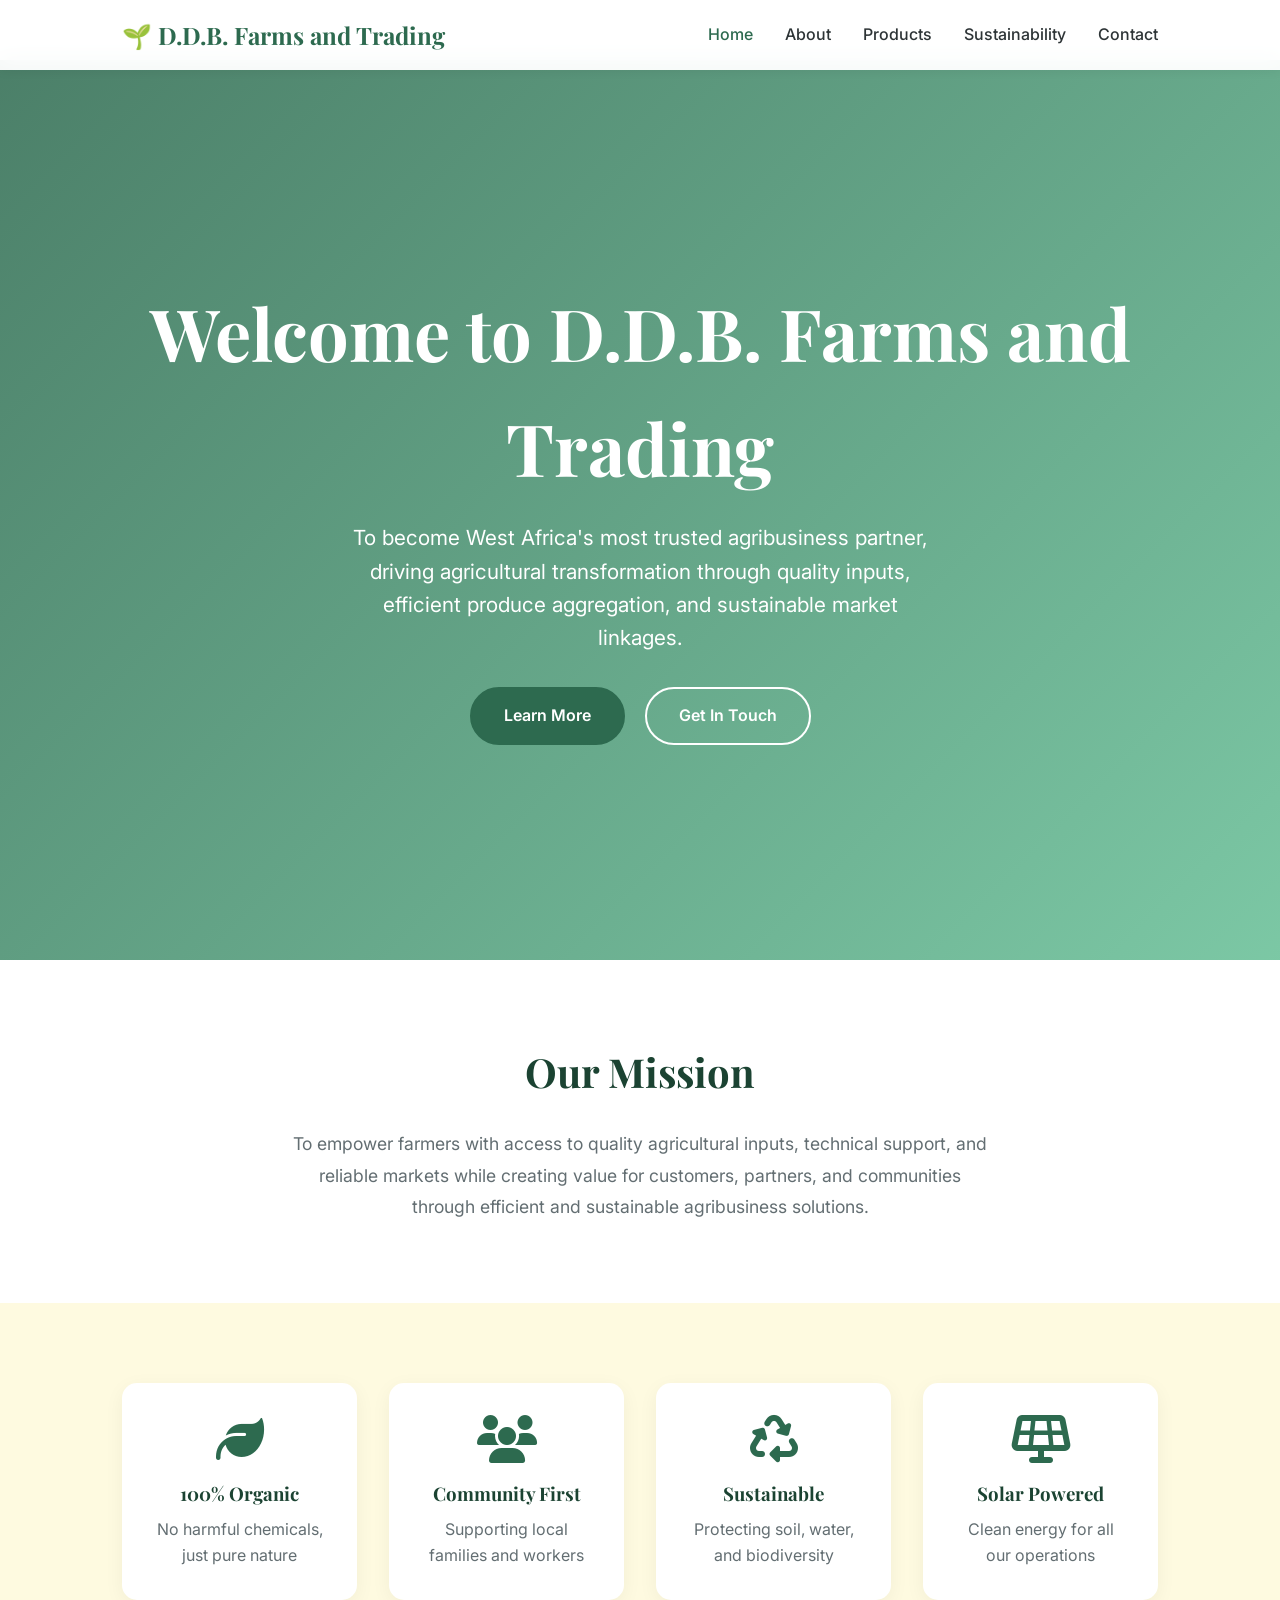
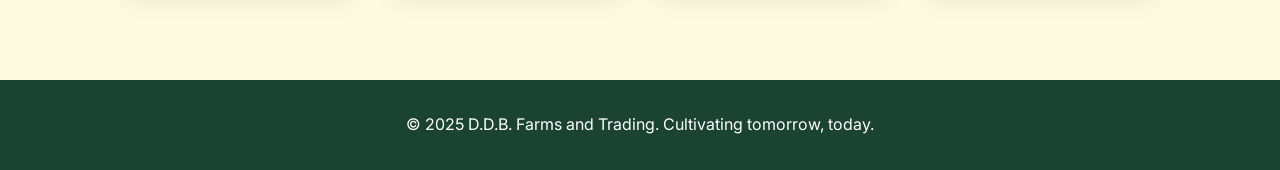
==== index.html @ 06e9861d "Add deployment support files and contact form integration" ====
<!DOCTYPE html>
<html lang="en">
<head>
    <meta charset="UTF-8">
    <meta name="viewport" content="width=device-width, initial-scale=1.0">
    <meta name="description" content="D.D.B. Farms and Trading offers sustainable agriculture, organic produce, and community-driven farming solutions in Ghana.">
    <meta property="og:title" content="D.D.B. Farms and Trading | Sustainable Agriculture in Ghana">
    <meta property="og:description" content="Empowering farmers with organic products, market linkages, and eco-friendly farming solutions across West Africa.">
    <meta property="og:type" content="website">
    <title>D.D.B. Farms and Trading | Sustainable Agriculture in Ghana</title>
    <link rel="stylesheet" href="css/style.css">
    <link href="https://fonts.googleapis.com/css2?family=Playfair+Display:wght@400;600;700&family=Inter:wght@300;400;500;600;700&display=swap" rel="stylesheet">
    <link rel="stylesheet" href="https://cdnjs.cloudflare.com/ajax/libs/font-awesome/6.4.0/css/all.min.css">
</head>
<body>
    <!-- Navigation -->
    <nav class="navbar" aria-label="Primary navigation">
        <div class="nav-container">
            <a href="index.html" class="logo">🌱 D.D.B. Farms and Trading</a>
            <ul id="navigation" class="nav-menu">
                <li><a href="index.html" class="nav-link active">Home</a></li>
                <li><a href="about.html" class="nav-link">About</a></li>
                <li><a href="products.html" class="nav-link">Products</a></li>
                <li><a href="sustainability.html" class="nav-link">Sustainability</a></li>
                <li><a href="contact.html" class="nav-link">Contact</a></li>
            </ul>
            <button class="hamburger" aria-label="Toggle menu" aria-controls="navigation" aria-expanded="false" type="button">
                <span></span><span></span><span></span>
            </button>
        </div>
    </nav>
    <main>

    <!-- Hero Section -->
    <section class="hero">
        <div class="hero-content">
            <h1>Welcome to D.D.B. Farms and Trading</h1>
            <p>To become West Africa's most trusted agribusiness partner, driving agricultural transformation through quality inputs, efficient produce aggregation, and sustainable market linkages.</p>
            <a href="about.html" class="btn">Learn More</a>
            <a href="contact.html" class="btn btn-outline">Get In Touch</a>
        </div>
    </section>

    <!-- Mission Section -->
    <section class="mission">
        <div class="container">
            <h2>Our Mission</h2>
            <p>
                To empower farmers with access to quality agricultural inputs, technical support, and reliable markets while creating value for customers, partners, and communities through efficient and sustainable agribusiness solutions.
            </p>
        </div>
    </section>

    <!-- Highlights -->
    <section class="highlights">
        <div class="container">
            <div class="highlight-grid">
                <div class="highlight-card">
                    <i class="fas fa-leaf"></i>
                    <h3>100% Organic</h3>
                    <p>No harmful chemicals, just pure nature</p>
                </div>
                <div class="highlight-card">
                    <i class="fas fa-users"></i>
                    <h3>Community First</h3>
                    <p>Supporting local families and workers</p>
                </div>
                <div class="highlight-card">
                    <i class="fas fa-recycle"></i>
                    <h3>Sustainable</h3>
                    <p>Protecting soil, water, and biodiversity</p>
                </div>
                <div class="highlight-card">
                    <i class="fas fa-solar-panel"></i>
                    <h3>Solar Powered</h3>
                    <p>Clean energy for all our operations</p>
                </div>
            </div>
        </div>
    </section>

    <!-- Footer -->
    </main>

    <footer class="footer">
        <div class="container">
            <p>&copy; 2025 D.D.B. Farms and Trading. Cultivating tomorrow, today.</p>
        </div>
    </footer>

    <script src="js/script.js"></script>
</body>
</html>
---- css/style.css ----
* {
    margin: 0;
    padding: 0;
    box-sizing: border-box;
}

:root {
    --primary: #2d6a4f;
    --primary-light: #52b788;
    --accent: #d4a017;
    --dark: #1b4332;
    --cream: #fefae0;
    --earth: #95a472;
    --light: #f8f9fa;
    --text: #2d3436;
    --text-light: #636e72;
}

body {
    font-family: 'Inter', sans-serif;
    line-height: 1.6;
    color: var(--text);
    background: var(--light);
}

h1, h2, h3 {
    font-family: 'Playfair Display', serif;
    color: var(--dark);
}

a {
    text-decoration: none;
    color: inherit;
}

.container {
    max-width: 1100px;
    margin: 0 auto;
    padding: 0 2rem;
}

/* Navigation */
.navbar {
    position: fixed;
    top: 0;
    width: 100%;
    background: rgba(255, 255, 255, 0.95);
    backdrop-filter: blur(10px);
    z-index: 1000;
    box-shadow: 0 2px 10px rgba(0, 0, 0, 0.05);
}

.nav-container {
    max-width: 1100px;
    margin: 0 auto;
    padding: 1rem 2rem;
    display: flex;
    justify-content: space-between;
    align-items: center;
}

.logo {
    font-size: 1.5rem;
    font-weight: 700;
    color: var(--primary);
    font-family: 'Playfair Display', serif;
}

.nav-menu {
    display: flex;
    list-style: none;
    gap: 2rem;
}

.nav-link {
    color: var(--text);
    font-weight: 500;
    transition: color 0.3s;
    padding: 0.5rem 0;
}

.nav-link:hover, .nav-link.active {
    color: var(--primary);
}

.hamburger {
    display: none;
    flex-direction: column;
    cursor: pointer;
    gap: 5px;
}

.hamburger span {
    width: 25px;
    height: 3px;
    background: var(--text);
    border-radius: 2px;
}

/* Hero */
.hero {
    min-height: 100vh;
    background: linear-gradient(135deg, rgba(45, 106, 79, 0.85), rgba(82, 183, 136, 0.75)), 
                url('https://images.unsplash.com/photo-1500382017468-9049fed747ef?w=1600') center/cover;
    display: flex;
    align-items: center;
    justify-content: center;
    text-align: center;
    color: white;
    padding: 2rem;
    margin-top: 60px;
}

.hero-content h1 {
    font-size: clamp(2.5rem, 6vw, 4.5rem);
    color: white;
    margin-bottom: 1rem;
}

.hero-content p {
    font-size: 1.3rem;
    margin-bottom: 2rem;
    max-width: 600px;
    margin-left: auto;
    margin-right: auto;
}

/* Buttons */
.btn {
    display: inline-block;
    padding: 0.9rem 2rem;
    background: var(--primary);
    color: white;
    border-radius: 50px;
    font-weight: 600;
    margin: 0 0.5rem;
    transition: all 0.3s;
    border: 2px solid var(--primary);
}

.btn:hover {
    background: var(--dark);
    border-color: var(--dark);
    transform: translateY(-2px);
}

.btn-outline {
    background: transparent;
    border: 2px solid white;
}

.btn-outline:hover {
    background: white;
    color: var(--primary);
}

/* Mission */
.mission {
    padding: 5rem 0;
    text-align: center;
    background: white;
}

.mission h2 {
    font-size: 2.5rem;
    margin-bottom: 1.5rem;
}

.mission p {
    max-width: 700px;
    margin: 0 auto;
    font-size: 1.1rem;
    color: var(--text-light);
    line-height: 1.8;
}

/* Highlights */
.highlights {
    padding: 5rem 0;
    background: var(--cream);
}

.highlight-grid {
    display: grid;
    grid-template-columns: repeat(auto-fit, minmax(220px, 1fr));
    gap: 2rem;
}

.highlight-card {
    text-align: center;
    padding: 2rem;
    background: white;
    border-radius: 15px;
    box-shadow: 0 5px 20px rgba(0, 0, 0, 0.05);
    transition: transform 0.3s;
}

.highlight-card:hover {
    transform: translateY(-5px);
}

.highlight-card i {
    font-size: 3rem;
    color: var(--primary);
    margin-bottom: 1rem;
}

.highlight-card h3 {
    margin-bottom: 0.5rem;
    color: var(--dark);
}

.highlight-card p {
    color: var(--text-light);
}

/* Page Header */
.page-header {
    padding: 8rem 0 4rem;
    text-align: center;
    background: linear-gradient(135deg, var(--primary), var(--primary-light));
    color: white;
    margin-top: 60px;
}

.page-header h1 {
    color: white;
    font-size: 3rem;
    margin-bottom: 0.5rem;
}

.page-header p {
    font-size: 1.1rem;
}

/* About Content */
.about-content {
    padding: 4rem 0;
    max-width: 800px;
    margin: 0 auto;
}

.about-content h2 {
    margin: 2rem 0 1rem;
    color: var(--dark);
}

.about-content p {
    color: var(--text-light);
    line-height: 1.8;
    margin-bottom: 1rem;
}

.values-list {
    list-style: none;
    padding: 0;
}

.values-list li {
    padding: 1rem;
    margin-bottom: 0.5rem;
    background: var(--cream);
    border-left: 4px solid var(--primary);
    border-radius: 5px;
}

/* Products */
.products-section {
    padding: 4rem 0;
}

.product-image,
.about-image img {
    width: 100%;
    height: 220px;
    object-fit: cover;
    border-radius: 18px;
    margin-bottom: 1.2rem;
}

.products-grid {
    display: grid;
    grid-template-columns: repeat(auto-fit, minmax(250px, 1fr));
    gap: 2rem;
}

.product-card {
    background: white;
    padding: 2.5rem 2rem;
    text-align: center;
    border-radius: 15px;
    box-shadow: 0 5px 20px rgba(0, 0, 0, 0.05);
    transition: all 0.3s;
    border: 2px solid transparent;
}

.product-card:hover {
    transform: translateY(-5px);
    border-color: var(--primary);
}

.product-emoji {
    font-size: 4rem;
    margin-bottom: 1rem;
}

.product-card h3 {
    color: var(--dark);
    margin-bottom: 0.5rem;
}

.product-card p {
    color: var(--text-light);
}

/* Sustainability */
.sustainability-content {
    padding: 4rem 0;
}

.practice-grid {
    display: grid;
    grid-template-columns: repeat(auto-fit, minmax(280px, 1fr));
    gap: 2rem;
    margin-bottom: 3rem;
}

.practice-card {
    padding: 2rem;
    background: white;
    border-radius: 15px;
    box-shadow: 0 5px 20px rgba(0, 0, 0, 0.05);
    border-top: 4px solid var(--primary);
    transition: transform 0.3s;
}

.practice-card:hover {
    transform: translateY(-5px);
}

.practice-card i {
    font-size: 2.5rem;
    color: var(--primary);
    margin-bottom: 1rem;
}

.practice-card h3 {
    color: var(--dark);
    margin-bottom: 0.5rem;
}

.practice-card p {
    color: var(--text-light);
}

.impact-box {
    background: linear-gradient(135deg, var(--primary), var(--primary-light));
    color: white;
    padding: 3rem 2rem;
    border-radius: 20px;
    text-align: center;
}

.impact-box h2 {
    color: white;
    margin-bottom: 2rem;
}

.impact-stats {
    display: grid;
    grid-template-columns: repeat(auto-fit, minmax(150px, 1fr));
    gap: 2rem;
}

.impact-stat {
    padding: 1.5rem;
}

.impact-stat strong {
    display: block;
    font-size: 2.5rem;
    font-family: 'Playfair Display', serif;
    margin-bottom: 0.5rem;
}

.impact-stat span {
    font-size: 1rem;
    opacity: 0.9;
}

/* Contact */
.contact-section {
    padding: 4rem 0;
}

.contact-grid {
    display: grid;
    grid-template-columns: 1fr 1.2fr;
    gap: 3rem;
}

.contact-info h2,
.contact-form h2 {
    color: var(--dark);
    margin-bottom: 2rem;
}

.contact-item {
    display: flex;
    gap: 1.5rem;
    align-items: center;
    padding: 1.5rem;
    background: var(--cream);
    border-radius: 10px;
    margin-bottom: 1rem;
}

.contact-item i {
    width: 50px;
    height: 50px;
    background: var(--primary);
    color: white;
    border-radius: 50%;
    display: flex;
    align-items: center;
    justify-content: center;
    font-size: 1.2rem;
    flex-shrink: 0;
}

.contact-item strong {
    display: block;
    color: var(--dark);
}

.contact-item p {
    color: var(--text-light);
}

.form-group {
    margin-bottom: 1.5rem;
}

.form-group label {
    display: block;
    margin-bottom: 0.5rem;
    color: var(--dark);
    font-weight: 500;
}

.form-group input,
.form-group textarea {
    width: 100%;
    padding: 0.9rem;
    border: 2px solid #e0e0e0;
    border-radius: 8px;
    font-family: inherit;
    font-size: 1rem;
    transition: border-color 0.3s;
}

.form-group input:focus,
.form-group textarea:focus {
    outline: none;
    border-color: var(--primary);
}

button.btn {
    cursor: pointer;
    border: none;
    font-size: 1rem;
}

html {
    scroll-behavior: smooth;
}

/* Footer */
.footer {
    background: var(--dark);
    color: white;
    padding: 2rem 0;
    text-align: center;
}

.footer p {
    margin: 0;
}

.btn:focus-visible,
.nav-link:focus-visible,
.form-group input:focus-visible,
.form-group textarea:focus-visible {
    outline: 3px solid rgba(82, 183, 136, 0.7);
    outline-offset: 3px;
}

/* Responsive */
@media (max-width: 1024px) {
    .nav-container,
    .container {
        padding: 1rem 1.5rem;
    }

    .hero {
        padding: 2rem 1.5rem 4rem;
    }

    .page-header {
        padding: 6rem 0 3rem;
    }
}

@media (max-width: 768px) {
    .nav-menu {
        position: fixed;
        left: -100%;
        top: 60px;
        flex-direction: column;
        background: white;
        width: 100%;
        padding: 2rem;
        transition: 0.3s;
        box-shadow: 0 10px 30px rgba(0, 0, 0, 0.1);
        min-height: calc(100% - 60px);
    }
    
    .nav-menu.active {
        left: 0;
    }
    
    .hamburger {
        display: flex;
    }

    .hero {
        min-height: 85vh;
    }

    .hero-content h1 {
        font-size: 2.5rem;
    }

    .hero-content p {
        font-size: 1.1rem;
    }

    .page-header {
        padding: 5rem 0 2rem;
    }

    .about-content,
    .products-section,
    .sustainability-content,
    .contact-section,
    .mission,
    .highlights {
        padding: 3rem 0;
    }

    .contact-grid,
    .impact-stats,
    .practice-grid,
    .products-grid {
        grid-template-columns: 1fr;
    }

    .contact-item {
        flex-direction: column;
        align-items: flex-start;
    }

    .contact-item i {
        width: 44px;
        height: 44px;
    }
}
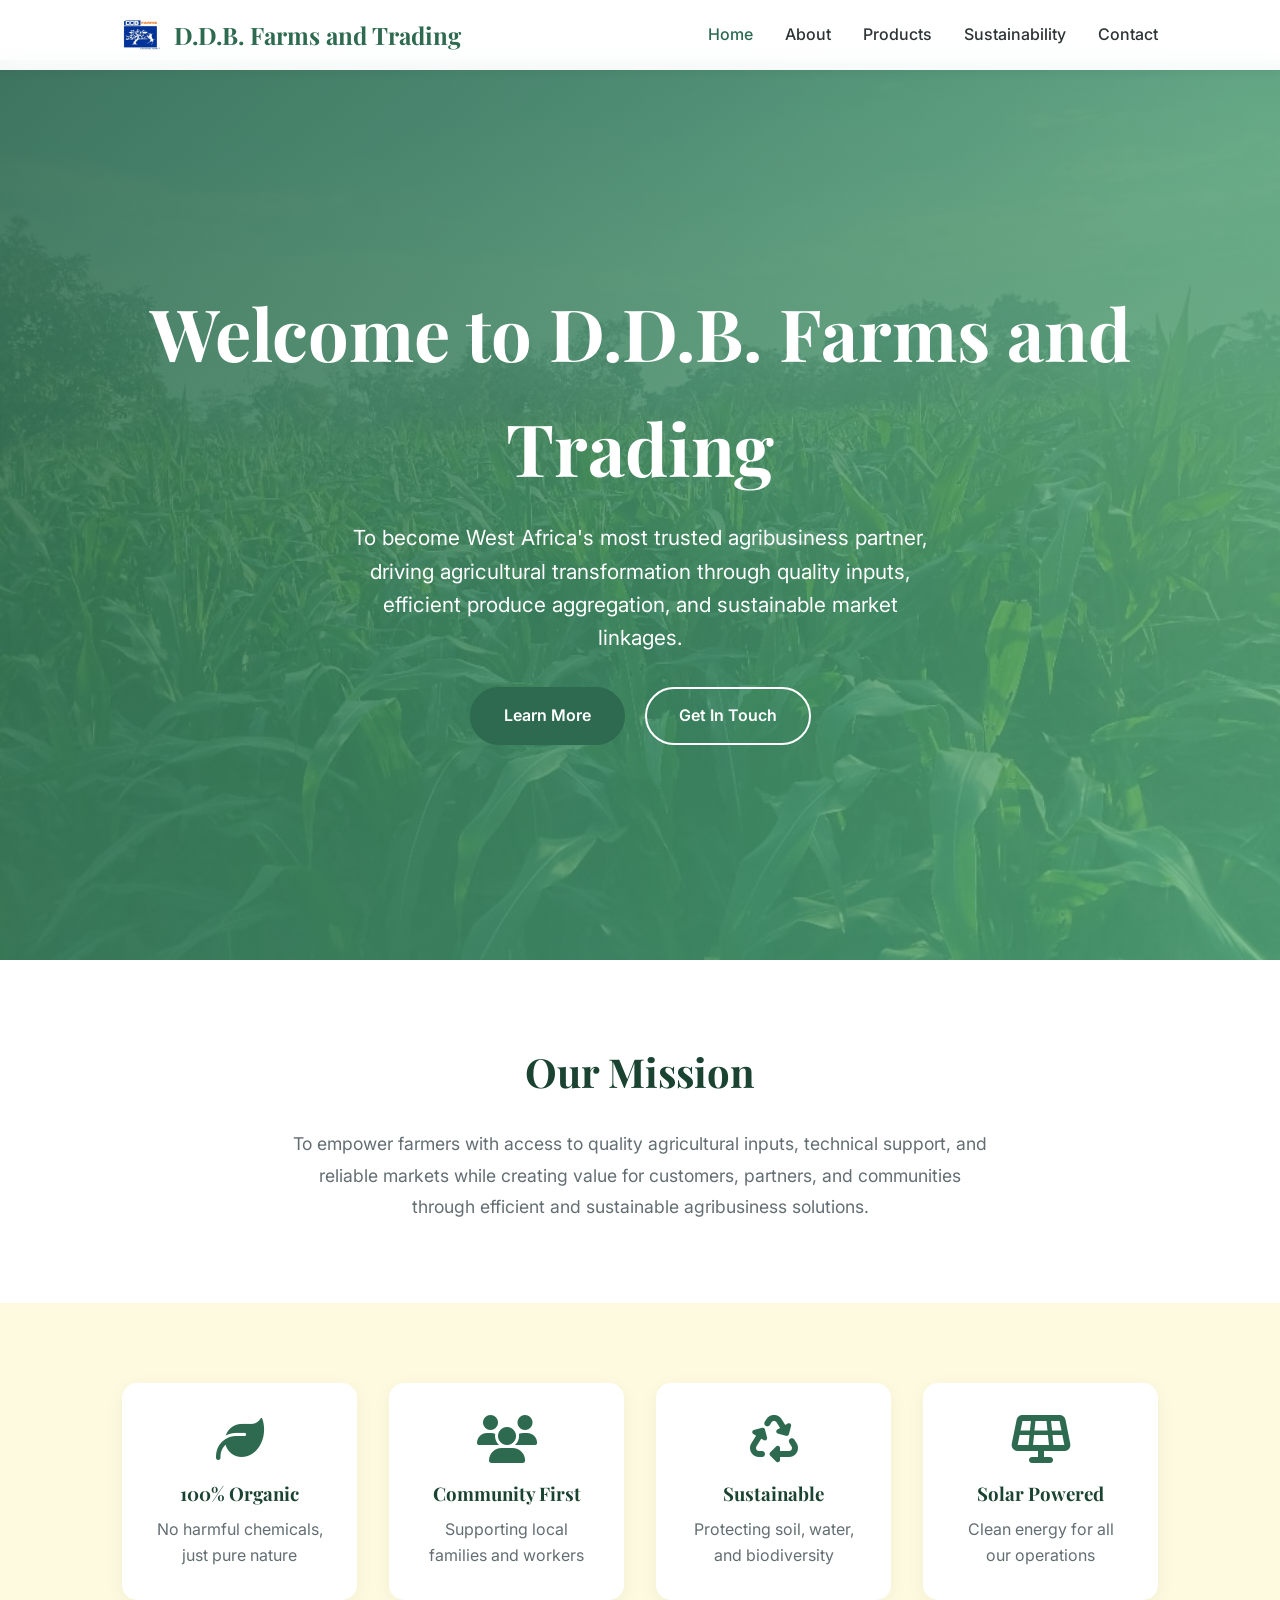
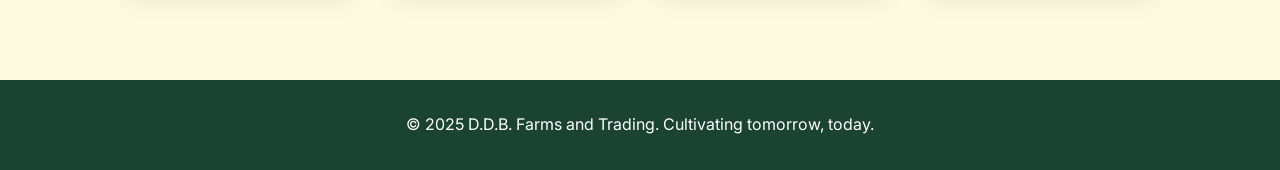
==== commit 49a69777: "Add uploaded logo and update nav branding with local farm images" ====
--- a/index.html
+++ b/index.html
@@ -16,7 +16,7 @@
     <!-- Navigation -->
     <nav class="navbar" aria-label="Primary navigation">
         <div class="nav-container">
-            <a href="index.html" class="logo">🌱 D.D.B. Farms and Trading</a>
+            <a href="index.html" class="logo"><img src="images/logo.jpg" alt="D.D.B. Farms logo" class="site-logo"> D.D.B. Farms and Trading</a>
             <ul id="navigation" class="nav-menu">
                 <li><a href="index.html" class="nav-link active">Home</a></li>
                 <li><a href="about.html" class="nav-link">About</a></li>
--- a/css/style.css
+++ b/css/style.css
@@ -60,10 +60,21 @@
 }
 
 .logo {
+    display: inline-flex;
+    align-items: center;
+    gap: 0.75rem;
     font-size: 1.5rem;
     font-weight: 700;
     color: var(--primary);
     font-family: 'Playfair Display', serif;
+}
+
+.logo img {
+    width: 40px;
+    height: auto;
+    display: block;
+    border-radius: 8px;
+    object-fit: contain;
 }
 
 .nav-menu {
@@ -101,7 +112,7 @@
 .hero {
     min-height: 100vh;
     background: linear-gradient(135deg, rgba(45, 106, 79, 0.85), rgba(82, 183, 136, 0.75)), 
-                url('https://images.unsplash.com/photo-1500382017468-9049fed747ef?w=1600') center/cover;
+                url('../images/hero.jpg') center/cover;
     display: flex;
     align-items: center;
     justify-content: center;
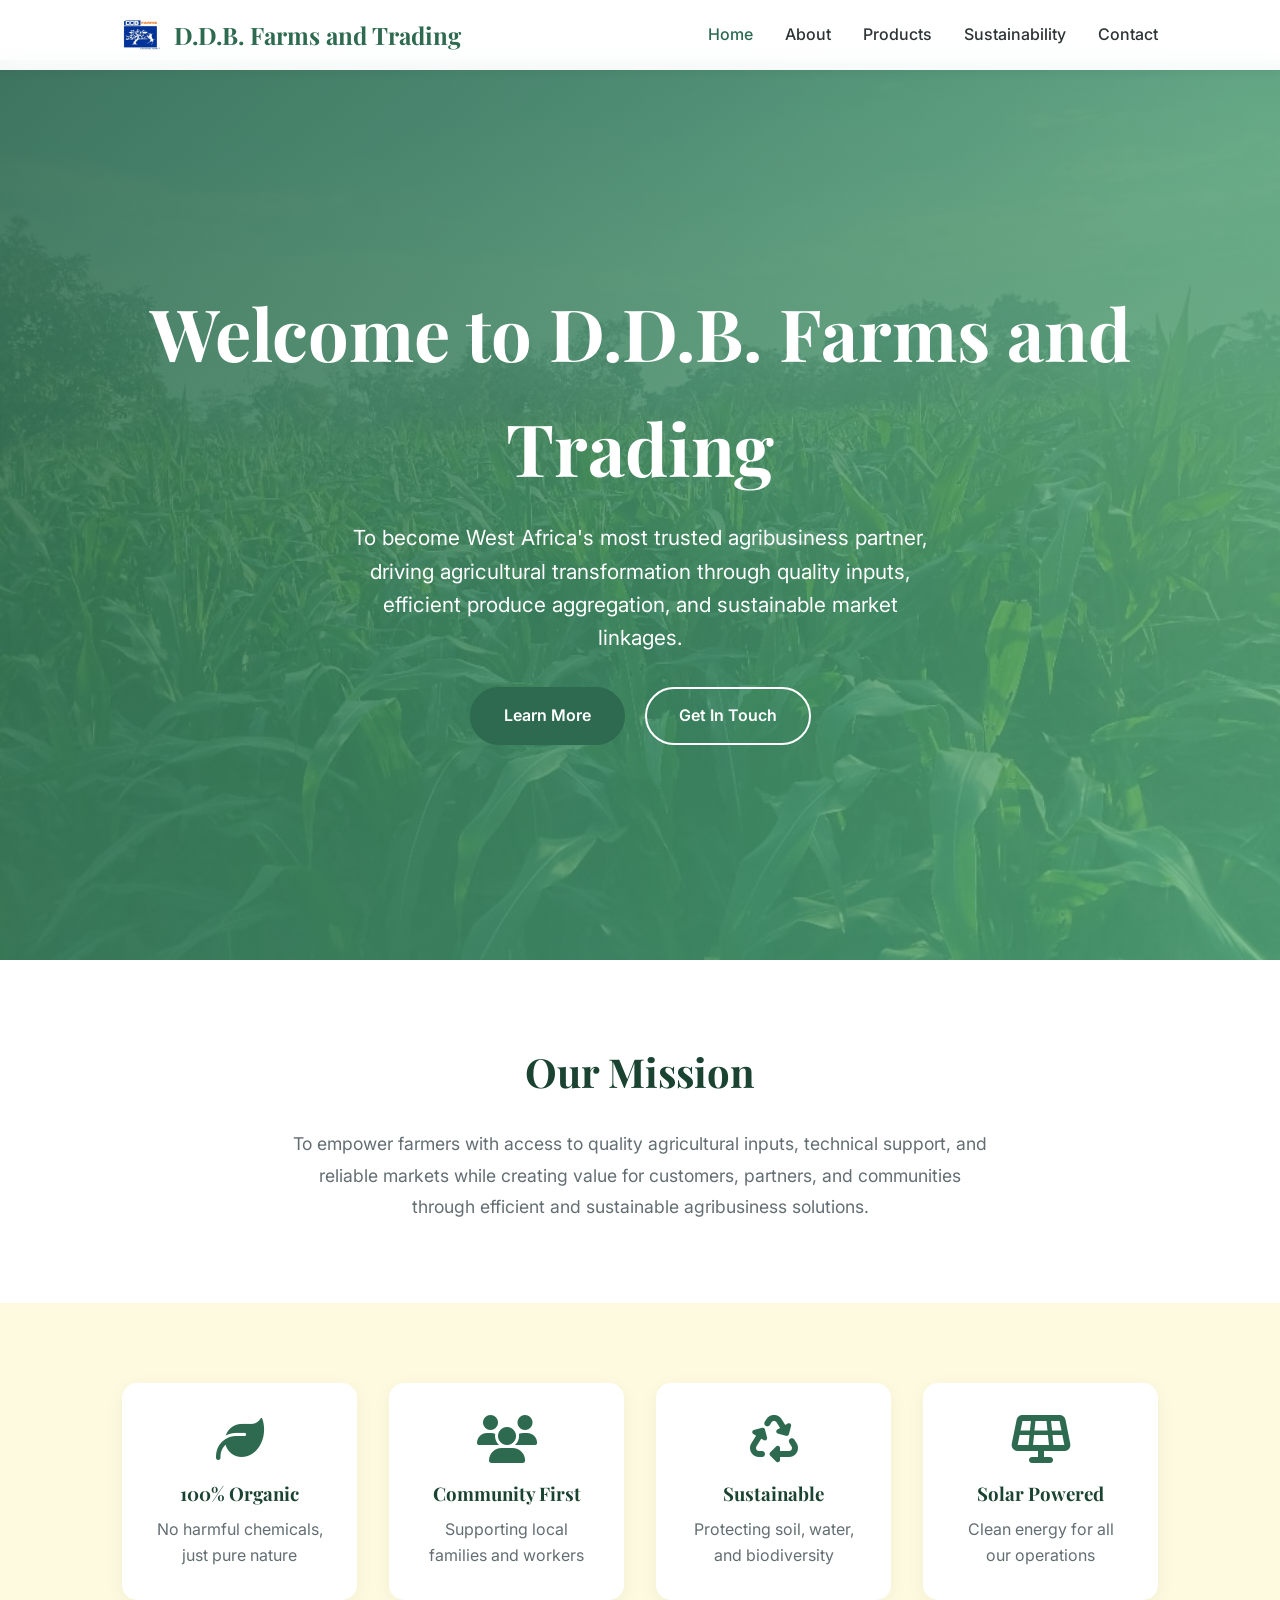
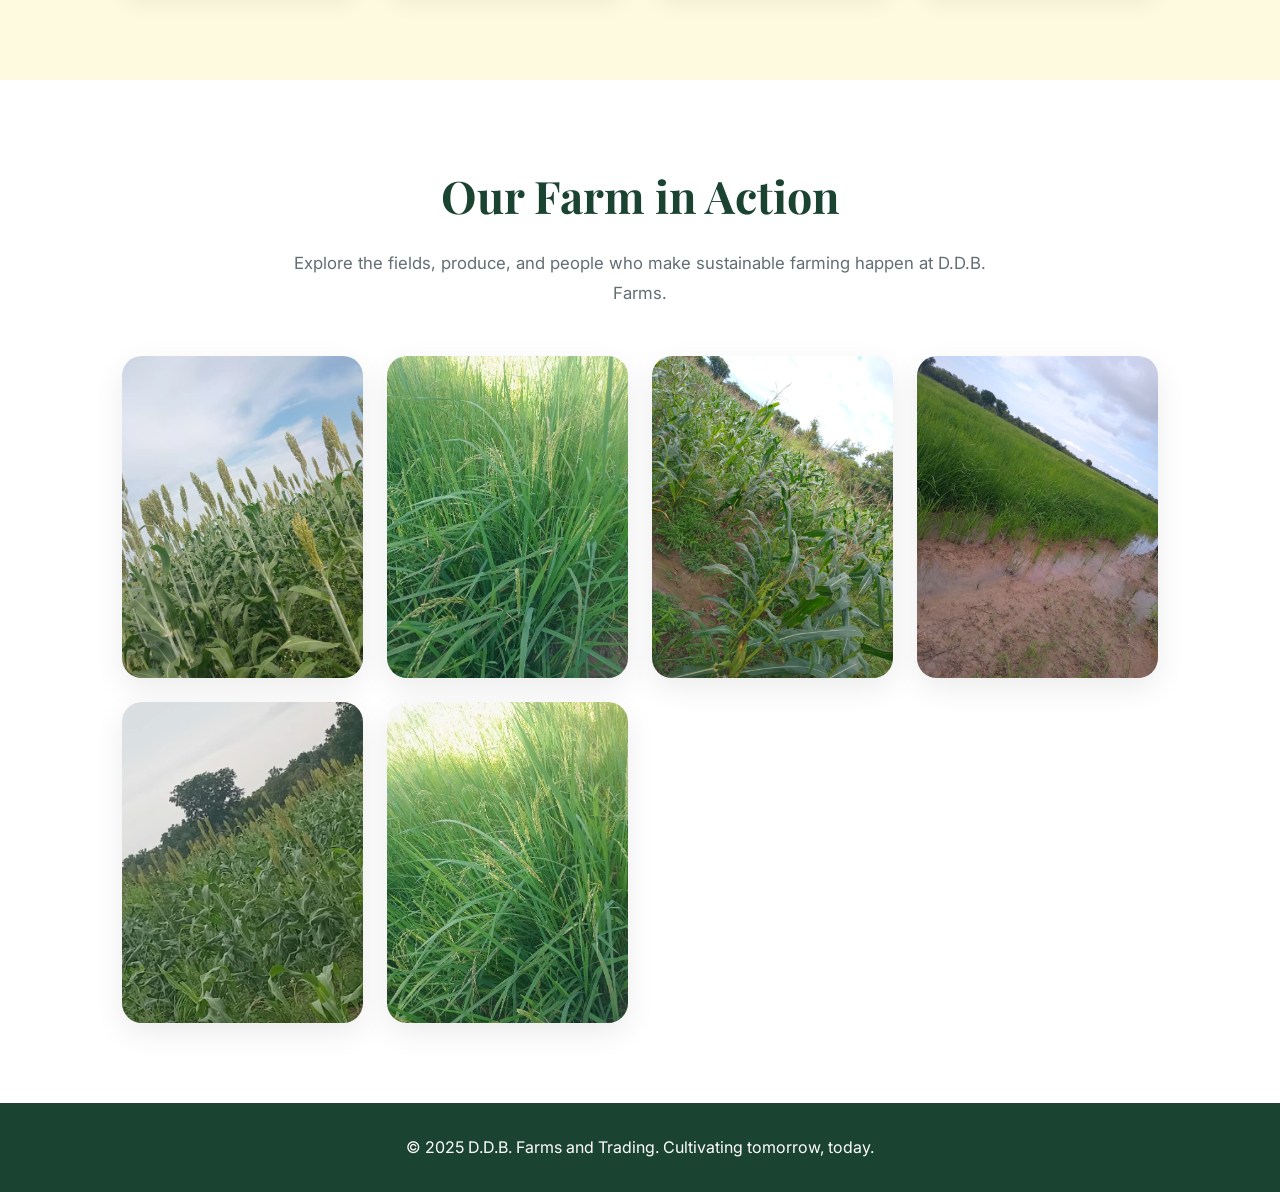
==== commit 38dbd49f: "Add homepage farm gallery section and gallery styles" ====
--- a/index.html
+++ b/index.html
@@ -79,6 +79,36 @@
         </div>
     </section>
 
+    <!-- Gallery -->
+    <section class="gallery-section">
+        <div class="container">
+            <div class="section-heading">
+                <h2>Our Farm in Action</h2>
+                <p>Explore the fields, produce, and people who make sustainable farming happen at D.D.B. Farms.</p>
+            </div>
+            <div class="gallery-grid">
+                <div class="gallery-card">
+                    <img src="images/field1.jpg" alt="Farm field with crops">
+                </div>
+                <div class="gallery-card">
+                    <img src="images/field2.jpg" alt="Harvesting crops on the farm">
+                </div>
+                <div class="gallery-card">
+                    <img src="images/field3.jpg" alt="Green fields at D.D.B. Farms">
+                </div>
+                <div class="gallery-card">
+                    <img src="images/field4.jpg" alt="Farm workers tending the fields">
+                </div>
+                <div class="gallery-card">
+                    <img src="images/field5.jpg" alt="Fresh farm produce in the field">
+                </div>
+                <div class="gallery-card">
+                    <img src="images/field6.jpg" alt="Sunlit agricultural fields">
+                </div>
+            </div>
+        </div>
+    </section>
+
     <!-- Footer -->
     </main>
 
--- a/css/style.css
+++ b/css/style.css
@@ -195,6 +195,54 @@
     display: grid;
     grid-template-columns: repeat(auto-fit, minmax(220px, 1fr));
     gap: 2rem;
+}
+
+/* Gallery */
+.gallery-section {
+    padding: 5rem 0;
+    background: white;
+}
+
+.section-heading {
+    max-width: 720px;
+    margin: 0 auto 3rem;
+    text-align: center;
+}
+
+.section-heading h2 {
+    font-size: 2.8rem;
+    margin-bottom: 1rem;
+    color: var(--dark);
+}
+
+.section-heading p {
+    color: var(--text-light);
+    line-height: 1.8;
+    font-size: 1.05rem;
+}
+
+.gallery-grid {
+    display: grid;
+    grid-template-columns: repeat(auto-fit, minmax(220px, 1fr));
+    gap: 1.5rem;
+}
+
+.gallery-card {
+    overflow: hidden;
+    border-radius: 20px;
+    box-shadow: 0 10px 30px rgba(0, 0, 0, 0.08);
+}
+
+.gallery-card img {
+    width: 100%;
+    height: 100%;
+    display: block;
+    object-fit: cover;
+    transition: transform 0.35s ease;
+}
+
+.gallery-card:hover img {
+    transform: scale(1.05);
 }
 
 .highlight-card {
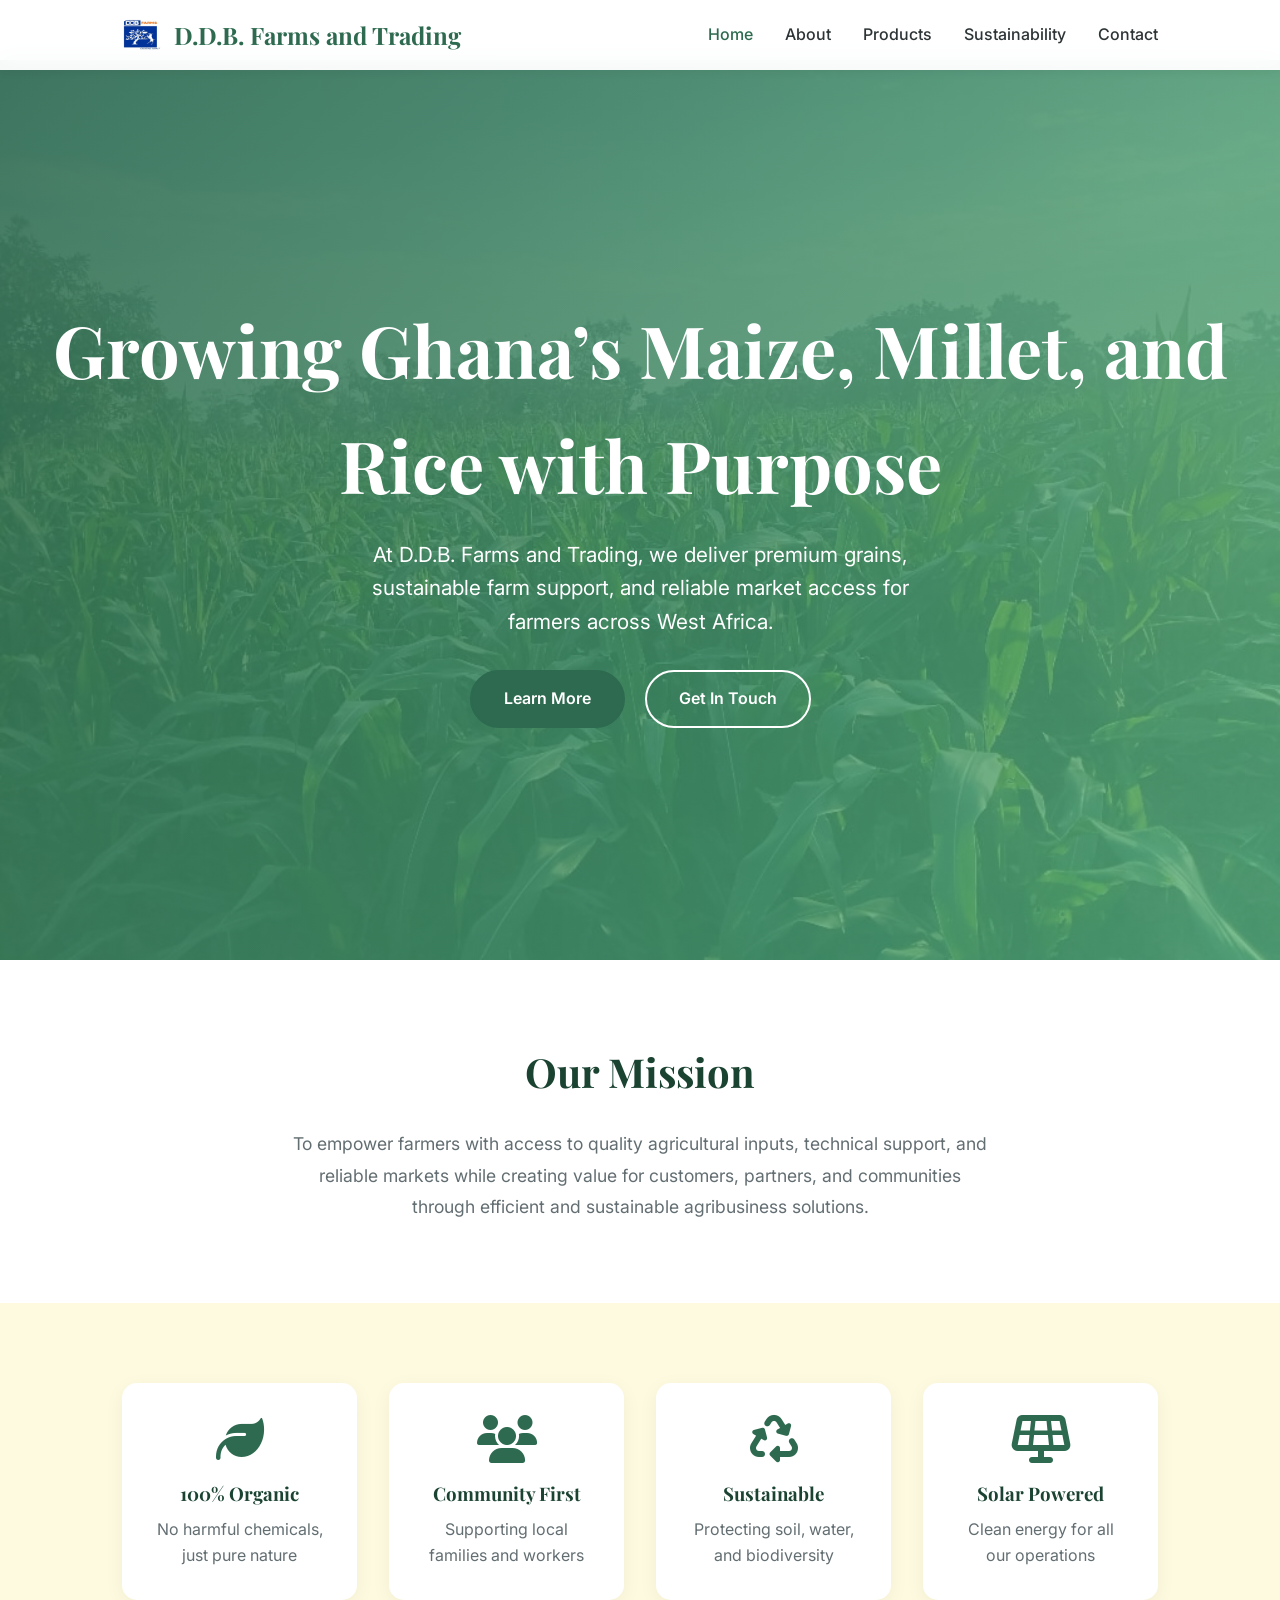
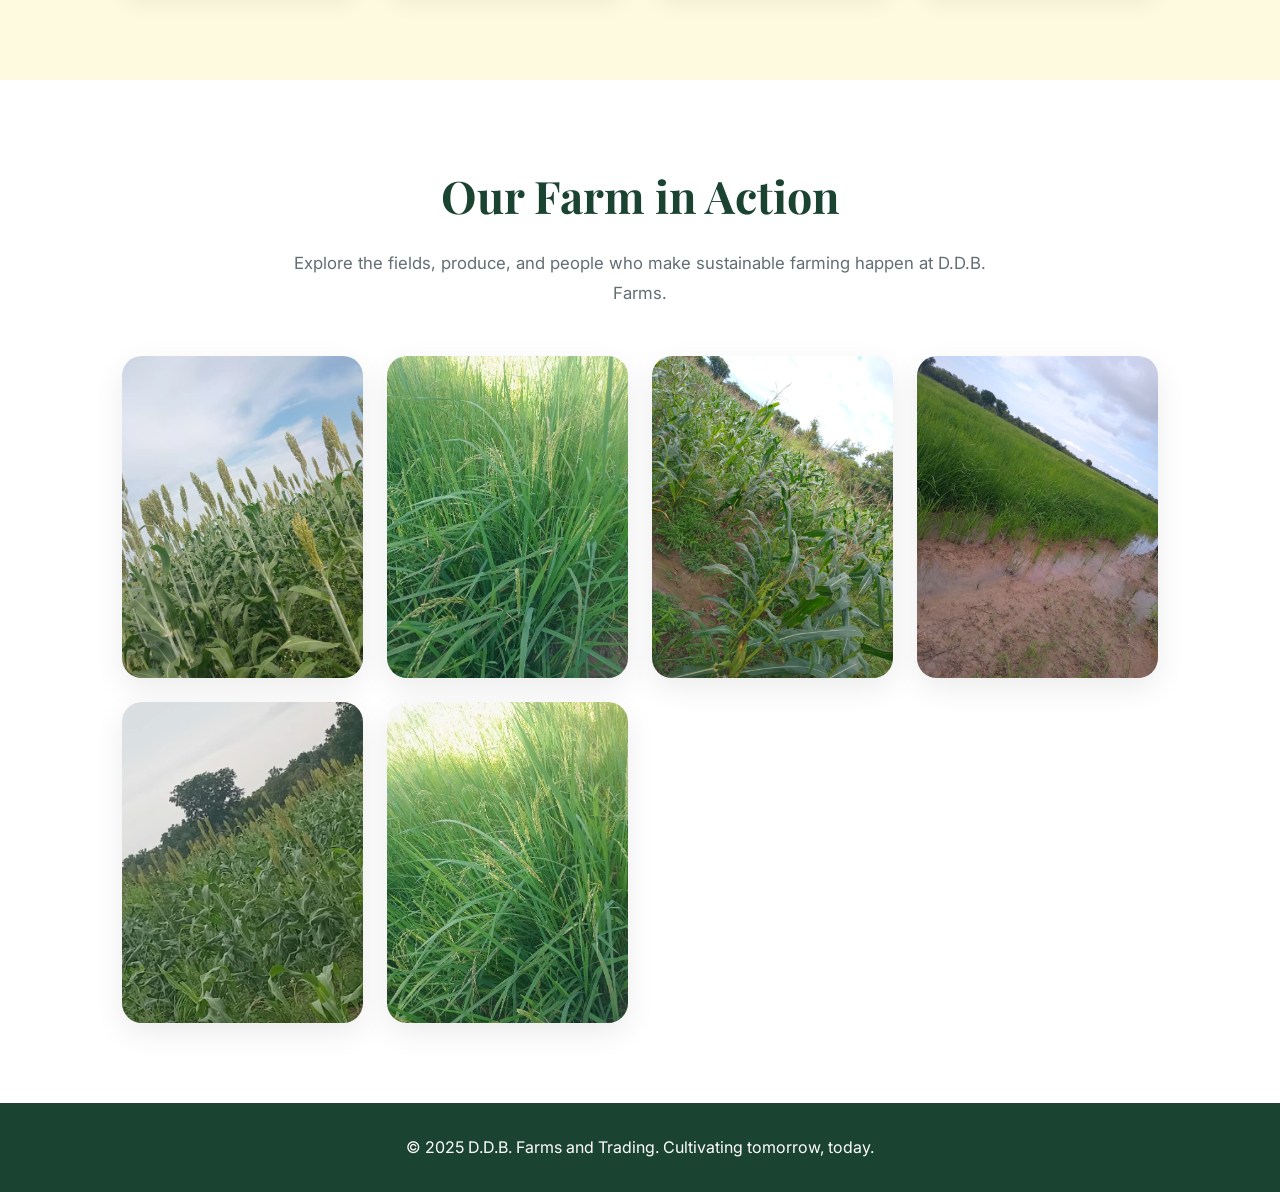
==== commit 2c8afd38: "Configure custom domain ddbfarms.com and update metadata/deployment docs" ====
--- a/index.html
+++ b/index.html
@@ -4,6 +4,8 @@
     <meta charset="UTF-8">
     <meta name="viewport" content="width=device-width, initial-scale=1.0">
     <meta name="description" content="D.D.B. Farms and Trading offers sustainable agriculture, organic produce, and community-driven farming solutions in Ghana.">
+    <link rel="canonical" href="https://ddbfarms.com/">
+    <meta property="og:url" content="https://ddbfarms.com/">
     <meta property="og:title" content="D.D.B. Farms and Trading | Sustainable Agriculture in Ghana">
     <meta property="og:description" content="Empowering farmers with organic products, market linkages, and eco-friendly farming solutions across West Africa.">
     <meta property="og:type" content="website">
@@ -34,8 +36,8 @@
     <!-- Hero Section -->
     <section class="hero">
         <div class="hero-content">
-            <h1>Welcome to D.D.B. Farms and Trading</h1>
-            <p>To become West Africa's most trusted agribusiness partner, driving agricultural transformation through quality inputs, efficient produce aggregation, and sustainable market linkages.</p>
+            <h1>Growing Ghana’s Maize, Millet, and Rice with Purpose</h1>
+            <p>At D.D.B. Farms and Trading, we deliver premium grains, sustainable farm support, and reliable market access for farmers across West Africa.</p>
             <a href="about.html" class="btn">Learn More</a>
             <a href="contact.html" class="btn btn-outline">Get In Touch</a>
         </div>
@@ -88,26 +90,32 @@
             </div>
             <div class="gallery-grid">
                 <div class="gallery-card">
-                    <img src="images/field1.jpg" alt="Farm field with crops">
+                    <img src="images/field1.jpg" alt="Maize field at sunrise">
                 </div>
                 <div class="gallery-card">
-                    <img src="images/field2.jpg" alt="Harvesting crops on the farm">
+                    <img src="images/field2.jpg" alt="Millet harvest on the farm">
                 </div>
                 <div class="gallery-card">
-                    <img src="images/field3.jpg" alt="Green fields at D.D.B. Farms">
+                    <img src="images/field3.jpg" alt="Rice paddies at D.D.B. Farms">
                 </div>
                 <div class="gallery-card">
-                    <img src="images/field4.jpg" alt="Farm workers tending the fields">
+                    <img src="images/field4.jpg" alt="Farm workers tending the crops">
                 </div>
                 <div class="gallery-card">
-                    <img src="images/field5.jpg" alt="Fresh farm produce in the field">
+                    <img src="images/field5.jpg" alt="Fresh maize, millet, and rice ready for market">
                 </div>
                 <div class="gallery-card">
-                    <img src="images/field6.jpg" alt="Sunlit agricultural fields">
+                    <img src="images/field6.jpg" alt="Drying grains after harvest">
                 </div>
             </div>
         </div>
     </section>
+
+    <div class="lightbox" id="gallery-lightbox" aria-hidden="true">
+        <button type="button" class="lightbox-close" aria-label="Close gallery view">&times;</button>
+        <img src="" alt="" class="lightbox-image">
+        <p class="lightbox-caption"></p>
+    </div>
 
     <!-- Footer -->
     </main>
--- a/css/style.css
+++ b/css/style.css
@@ -98,14 +98,16 @@
     display: none;
     flex-direction: column;
     cursor: pointer;
-    gap: 5px;
+    gap: 6px;
+    padding: 0.35rem;
+    border-radius: 8px;
 }
 
 .hamburger span {
-    width: 25px;
-    height: 3px;
+    width: 26px;
+    height: 4px;
     background: var(--text);
-    border-radius: 2px;
+    border-radius: 3px;
 }
 
 /* Hero */
@@ -239,10 +241,54 @@
     display: block;
     object-fit: cover;
     transition: transform 0.35s ease;
+    cursor: pointer;
 }
 
 .gallery-card:hover img {
     transform: scale(1.05);
+}
+
+.lightbox {
+    position: fixed;
+    inset: 0;
+    display: none;
+    justify-content: center;
+    align-items: center;
+    background: rgba(11, 22, 17, 0.85);
+    z-index: 1100;
+    padding: 2rem;
+}
+
+.lightbox.open {
+    display: flex;
+}
+
+.lightbox-image {
+    max-width: 95%;
+    max-height: 85%;
+    border-radius: 15px;
+    box-shadow: 0 20px 50px rgba(0, 0, 0, 0.5);
+}
+
+.lightbox-caption {
+    color: white;
+    margin-top: 1rem;
+    max-width: 900px;
+    text-align: center;
+    font-size: 1rem;
+    opacity: 0.95;
+}
+
+.lightbox-close {
+    position: absolute;
+    top: 1rem;
+    right: 1rem;
+    background: transparent;
+    border: none;
+    color: white;
+    font-size: 2.5rem;
+    cursor: pointer;
+    line-height: 1;
 }
 
 .highlight-card {
@@ -331,16 +377,18 @@
 .product-image,
 .about-image img {
     width: 100%;
-    height: 220px;
+    height: auto;
+    aspect-ratio: 4/3;
     object-fit: cover;
     border-radius: 18px;
     margin-bottom: 1.2rem;
+    max-height: 260px;
 }
 
 .products-grid {
     display: grid;
-    grid-template-columns: repeat(auto-fit, minmax(250px, 1fr));
-    gap: 2rem;
+    grid-template-columns: repeat(auto-fit, minmax(200px, 1fr));
+    gap: 1.25rem;
 }
 
 .product-card {
@@ -370,6 +418,18 @@
 
 .product-card p {
     color: var(--text-light);
+}
+
+/* Make product cards more compact on small screens */
+@media (max-width: 480px) {
+    .product-card {
+        padding: 1.25rem 1rem;
+        border-radius: 12px;
+    }
+
+    .product-image {
+        max-height: 180px;
+    }
 }
 
 /* Sustainability */
@@ -588,6 +648,20 @@
         left: 0;
     }
     
+    /* Lock body scroll and show a subtle backdrop when navigation is open */
+    body.menu-open {
+        overflow: hidden;
+    }
+
+    body.menu-open::before {
+        content: "";
+        position: fixed;
+        inset: 60px 0 0 0;
+        background: rgba(11, 22, 17, 0.35);
+        z-index: 900;
+        pointer-events: none;
+    }
+    
     .hamburger {
         display: flex;
     }
@@ -633,4 +707,31 @@
         width: 44px;
         height: 44px;
     }
-}
+
+    .nav-menu li {
+        margin-bottom: 1rem;
+    }
+
+    .nav-link {
+        font-size: 1.05rem;
+    }
+
+    .hero-content h1 {
+        font-size: 2rem;
+    }
+
+    .hero-content .btn {
+        display: block;
+        width: 100%;
+        max-width: 320px;
+        margin: 0.8rem auto;
+    }
+
+    .gallery-grid {
+        gap: 1rem;
+    }
+
+    .section-heading {
+        padding: 0 0.5rem;
+    }
+}
